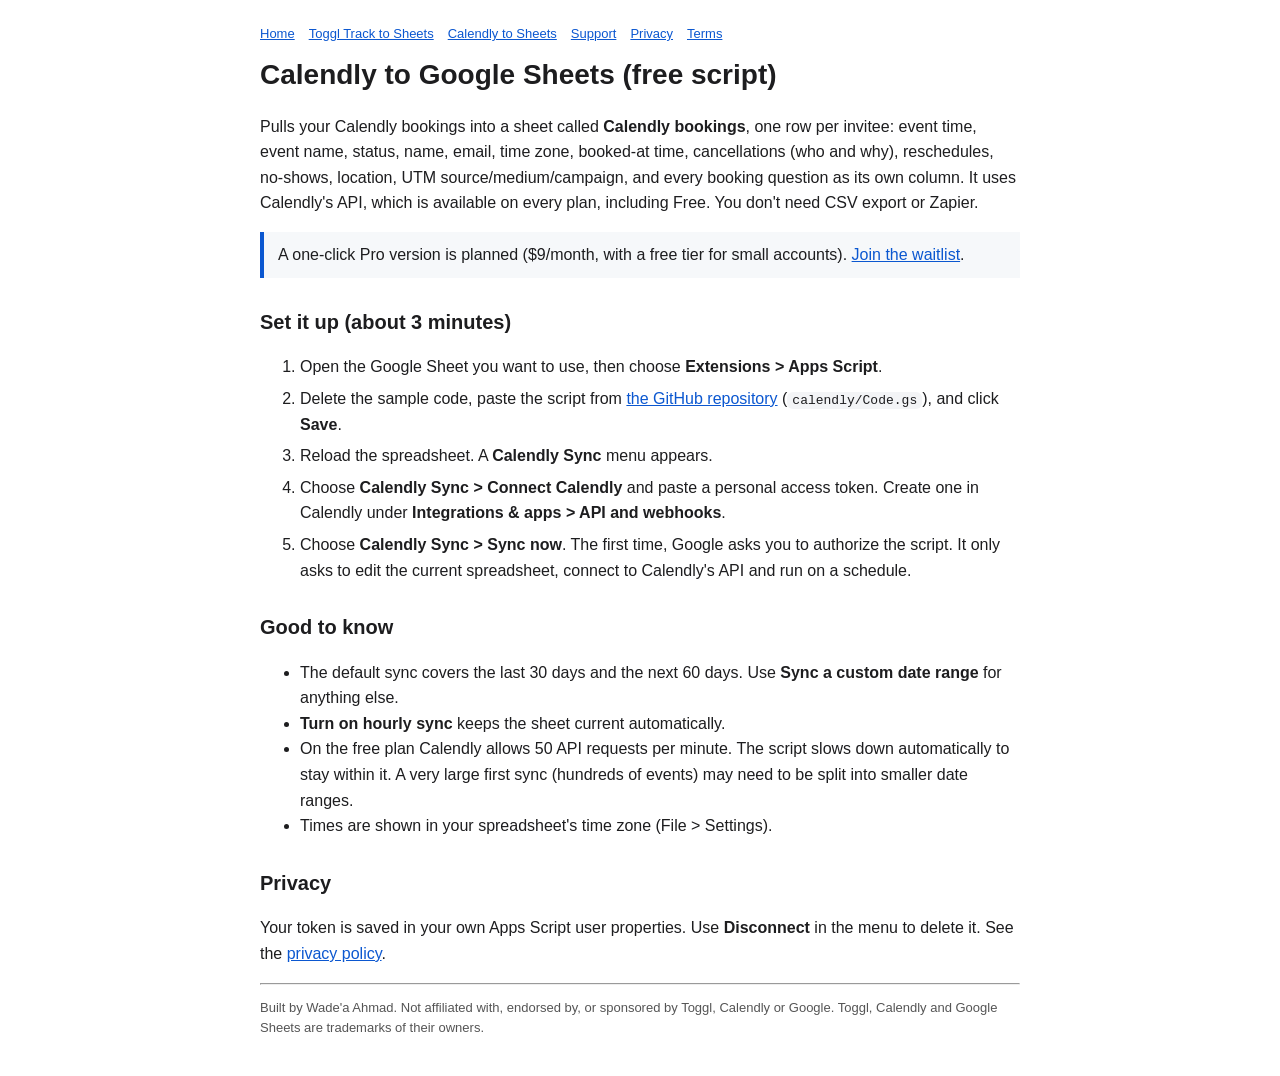
==== docs/calendly.html @ 30ef81b5 "Move files to repo root, update to v3 (Toggl 2.0 support), fix README Co-Authored-By: Claude Sonnet " ====
<!doctype html><html lang="en"><head><meta charset="utf-8"><meta name="viewport" content="width=device-width,initial-scale=1">
<title>Calendly to Google Sheets: free script (works on the free plan)</title><meta name="description" content="Calendly to Google Sheets: free script (works on the free plan)"><style>body{font-family:Arial,Helvetica,sans-serif;max-width:760px;margin:0 auto;padding:24px 16px;line-height:1.6;color:#1d1d1f;background:#fff}
h1{font-size:28px;margin:8px 0 4px}h2{font-size:20px;margin-top:28px}code,pre{background:#f3f4f6;border-radius:6px}code{padding:1px 5px}
pre{padding:12px;overflow-x:auto}a{color:#0b57d0}.note{background:#f6f8fa;border-left:4px solid #0b57d0;padding:10px 14px;margin:16px 0}
.small{font-size:13px;color:#555}nav a{margin-right:14px}ol li{margin-bottom:6px}</style></head><body>
<nav class="small"><a href="index.html">Home</a><a href="toggl.html">Toggl Track to Sheets</a><a href="calendly.html">Calendly to Sheets</a><a href="support.html">Support</a><a href="privacy.html">Privacy</a><a href="terms.html">Terms</a></nav>

<h1>Calendly to Google Sheets (free script)</h1>
<p>Pulls your Calendly bookings into a sheet called <b>Calendly bookings</b>, one row per invitee: event time, event name, status, name, email, time zone, booked-at time, cancellations (who and why), reschedules, no-shows, location, UTM source/medium/campaign, and every booking question as its own column. It uses Calendly's API, which is available on every plan, including Free. You don't need CSV export or Zapier.</p>
<div class="note">A one-click Pro version is planned ($9/month, with a free tier for small accounts). <a href="https://tally.so/r/7Xq1W9">Join the waitlist</a>.</div>
<h2>Set it up (about 3 minutes)</h2>
<ol>
<li>Open the Google Sheet you want to use, then choose <b>Extensions &gt; Apps Script</b>.</li>
<li>Delete the sample code, paste the script from <a href="https://github.com/woa2013-cpu/sheets-connectors">the GitHub repository</a> (<code>calendly/Code.gs</code>), and click <b>Save</b>.</li>
<li>Reload the spreadsheet. A <b>Calendly Sync</b> menu appears.</li>
<li>Choose <b>Calendly Sync &gt; Connect Calendly</b> and paste a personal access token. Create one in Calendly under <b>Integrations &amp; apps &gt; API and webhooks</b>.</li>
<li>Choose <b>Calendly Sync &gt; Sync now</b>. The first time, Google asks you to authorize the script. It only asks to edit the current spreadsheet, connect to Calendly's API and run on a schedule.</li>
</ol>
<h2>Good to know</h2><ul><li>The default sync covers the last 30 days and the next 60 days. Use <b>Sync a custom date range</b> for anything else.</li>
<li><b>Turn on hourly sync</b> keeps the sheet current automatically.</li>
<li>On the free plan Calendly allows 50 API requests per minute. The script slows down automatically to stay within it. A very large first sync (hundreds of events) may need to be split into smaller date ranges.</li>
<li>Times are shown in your spreadsheet's time zone (File &gt; Settings).</li></ul>
<h2>Privacy</h2>
<p>Your token is saved in your own Apps Script user properties. Use <b>Disconnect</b> in the menu to delete it. See the <a href="privacy.html">privacy policy</a>.</p>
<hr><p class="small">Built by Wade'a Ahmad. Not affiliated with, endorsed by, or sponsored by Toggl, Calendly or Google. Toggl, Calendly and Google Sheets are trademarks of their owners.</p>
</body></html>
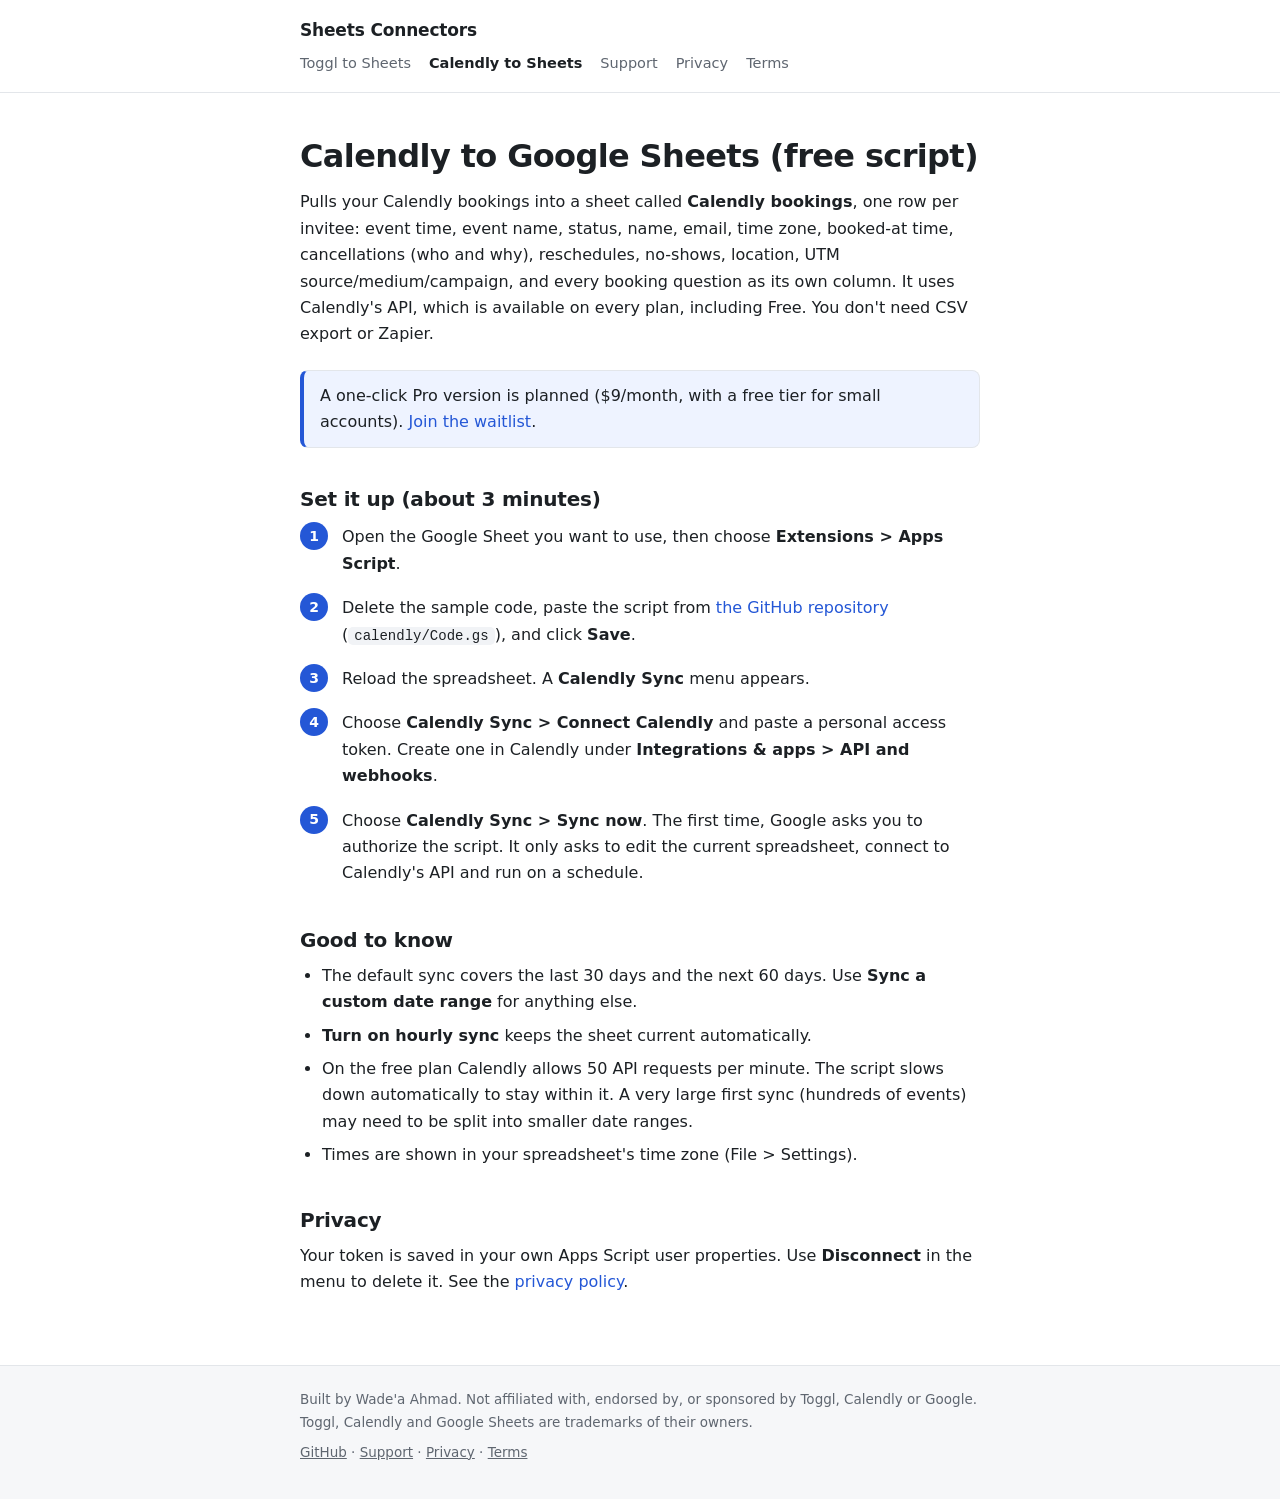
==== commit 1a650ab9: "Restyle docs site: shared stylesheet, header, cards, footer, dark mode Co-Authored-By: Claude Sonnet" ====
--- a/docs/calendly.html
+++ b/docs/calendly.html
@@ -1,15 +1,8 @@
-<!doctype html><html lang="en"><head><meta charset="utf-8"><meta name="viewport" content="width=device-width,initial-scale=1">
-<title>Calendly to Google Sheets: free script (works on the free plan)</title><meta name="description" content="Calendly to Google Sheets: free script (works on the free plan)"><style>body{font-family:Arial,Helvetica,sans-serif;max-width:760px;margin:0 auto;padding:24px 16px;line-height:1.6;color:#1d1d1f;background:#fff}
-h1{font-size:28px;margin:8px 0 4px}h2{font-size:20px;margin-top:28px}code,pre{background:#f3f4f6;border-radius:6px}code{padding:1px 5px}
-pre{padding:12px;overflow-x:auto}a{color:#0b57d0}.note{background:#f6f8fa;border-left:4px solid #0b57d0;padding:10px 14px;margin:16px 0}
-.small{font-size:13px;color:#555}nav a{margin-right:14px}ol li{margin-bottom:6px}</style></head><body>
-<nav class="small"><a href="index.html">Home</a><a href="toggl.html">Toggl Track to Sheets</a><a href="calendly.html">Calendly to Sheets</a><a href="support.html">Support</a><a href="privacy.html">Privacy</a><a href="terms.html">Terms</a></nav>
-
-<h1>Calendly to Google Sheets (free script)</h1>
+<!doctype html><html lang="en"><head><meta charset="utf-8"><meta name="viewport" content="width=device-width,initial-scale=1"><title>Calendly to Google Sheets: free script (works on the free plan)</title><meta name="description" content="Calendly to Google Sheets: free script (works on the free plan)"><link rel="stylesheet" href="style.css"></head><body><header class="site"><div class="wrap"><a class="brand" href="index.html">Sheets Connectors</a><nav class="top"><a href="toggl.html">Toggl to Sheets</a><a href="calendly.html" aria-current="page">Calendly to Sheets</a><a href="support.html">Support</a><a href="privacy.html">Privacy</a><a href="terms.html">Terms</a></nav></div></header><main><div class="wrap"><h1>Calendly to Google Sheets (free script)</h1>
 <p>Pulls your Calendly bookings into a sheet called <b>Calendly bookings</b>, one row per invitee: event time, event name, status, name, email, time zone, booked-at time, cancellations (who and why), reschedules, no-shows, location, UTM source/medium/campaign, and every booking question as its own column. It uses Calendly's API, which is available on every plan, including Free. You don't need CSV export or Zapier.</p>
 <div class="note">A one-click Pro version is planned ($9/month, with a free tier for small accounts). <a href="https://tally.so/r/7Xq1W9">Join the waitlist</a>.</div>
 <h2>Set it up (about 3 minutes)</h2>
-<ol>
+<ol class="steps">
 <li>Open the Google Sheet you want to use, then choose <b>Extensions &gt; Apps Script</b>.</li>
 <li>Delete the sample code, paste the script from <a href="https://github.com/woa2013-cpu/sheets-connectors">the GitHub repository</a> (<code>calendly/Code.gs</code>), and click <b>Save</b>.</li>
 <li>Reload the spreadsheet. A <b>Calendly Sync</b> menu appears.</li>
@@ -21,6 +14,4 @@
 <li>On the free plan Calendly allows 50 API requests per minute. The script slows down automatically to stay within it. A very large first sync (hundreds of events) may need to be split into smaller date ranges.</li>
 <li>Times are shown in your spreadsheet's time zone (File &gt; Settings).</li></ul>
 <h2>Privacy</h2>
-<p>Your token is saved in your own Apps Script user properties. Use <b>Disconnect</b> in the menu to delete it. See the <a href="privacy.html">privacy policy</a>.</p>
-<hr><p class="small">Built by Wade'a Ahmad. Not affiliated with, endorsed by, or sponsored by Toggl, Calendly or Google. Toggl, Calendly and Google Sheets are trademarks of their owners.</p>
-</body></html>+<p>Your token is saved in your own Apps Script user properties. Use <b>Disconnect</b> in the menu to delete it. See the <a href="privacy.html">privacy policy</a>.</p></div></main><footer class="site"><div class="wrap"><p>Built by Wade'a Ahmad. Not affiliated with, endorsed by, or sponsored by Toggl, Calendly or Google. Toggl, Calendly and Google Sheets are trademarks of their owners.</p><p><a href="https://github.com/woa2013-cpu/sheets-connectors">GitHub</a> &middot; <a href="support.html">Support</a> &middot; <a href="privacy.html">Privacy</a> &middot; <a href="terms.html">Terms</a></p></div></footer></body></html>
--- a/docs/style.css
+++ b/docs/style.css
@@ -0,0 +1,37 @@
+:root{--bg:#fff;--bg-soft:#f6f7f9;--text:#1c2024;--muted:#5f6670;--line:#e3e6ea;--accent:#2457d6;--accent-soft:#eef3ff;--code:#f1f3f6}
+@media (prefers-color-scheme:dark){:root{--bg:#14171b;--bg-soft:#1b1f24;--text:#e8eaed;--muted:#9aa2ad;--line:#2b3138;--accent:#7aa2ff;--accent-soft:#1d2433;--code:#22272e}}
+*{box-sizing:border-box}
+html{-webkit-text-size-adjust:100%}
+body{margin:0;background:var(--bg);color:var(--text);font:16px/1.65 system-ui,-apple-system,"Segoe UI",Roboto,Helvetica,Arial,sans-serif}
+a{color:var(--accent);text-decoration:none}a:hover{text-decoration:underline}
+.wrap{max-width:720px;margin:0 auto;padding:0 20px}
+header.site{border-bottom:1px solid var(--line);background:var(--bg)}
+header.site .wrap{display:flex;flex-wrap:wrap;align-items:center;justify-content:space-between;gap:8px 24px;padding-top:16px;padding-bottom:16px}
+.brand{font-weight:700;font-size:17px;color:var(--text);letter-spacing:-.01em}.brand:hover{text-decoration:none}
+nav.top{display:flex;flex-wrap:wrap;gap:4px 18px;font-size:14.5px}
+nav.top a{color:var(--muted)}nav.top a:hover,nav.top a[aria-current]{color:var(--text);text-decoration:none}
+nav.top a[aria-current]{font-weight:600}
+main{padding:44px 0 56px}
+h1{font-size:32px;line-height:1.2;letter-spacing:-.02em;margin:0 0 14px}
+h2{font-size:20px;line-height:1.3;margin:38px 0 10px;letter-spacing:-.01em}
+p{margin:0 0 14px}
+.lead{font-size:18px;color:var(--muted);margin-bottom:24px}
+ul,ol{padding-left:22px;margin:0 0 14px}li{margin-bottom:7px}
+code{background:var(--code);padding:1px 6px;border-radius:5px;font:14px ui-monospace,SFMono-Regular,Menlo,Consolas,monospace}
+pre{background:var(--code);padding:14px;border-radius:8px;overflow-x:auto}
+.note{background:var(--accent-soft);border:1px solid var(--line);border-left:4px solid var(--accent);border-radius:8px;padding:12px 16px;margin:22px 0}
+.note p{margin:0}
+ol.steps{list-style:none;counter-reset:s;padding:0}
+ol.steps li{counter-increment:s;position:relative;padding:2px 0 2px 42px;margin-bottom:14px}
+ol.steps li::before{content:counter(s);position:absolute;left:0;top:0;width:28px;height:28px;border-radius:50%;background:var(--accent);color:var(--bg);font-size:14px;font-weight:600;display:flex;align-items:center;justify-content:center}
+.cards{display:grid;grid-template-columns:repeat(auto-fit,minmax(260px,1fr));gap:16px;margin:28px 0}
+.card{display:block;border:1px solid var(--line);background:var(--bg-soft);border-radius:12px;padding:20px;color:var(--text)}
+.card:hover{text-decoration:none;border-color:var(--accent)}
+.card h3{margin:0 0 6px;font-size:18px;color:var(--accent)}
+.card p{margin:0;color:var(--muted);font-size:15px}
+.tag{display:inline-block;font-size:12.5px;font-weight:600;color:var(--accent);background:var(--accent-soft);border-radius:999px;padding:2px 10px;margin-bottom:12px}
+footer.site{border-top:1px solid var(--line);background:var(--bg-soft);color:var(--muted);font-size:13.5px}
+footer.site .wrap{padding-top:22px;padding-bottom:28px}
+footer.site p{margin:0 0 8px}
+footer.site a{color:var(--muted);text-decoration:underline}
+@media (max-width:520px){h1{font-size:27px}main{padding-top:32px}}
